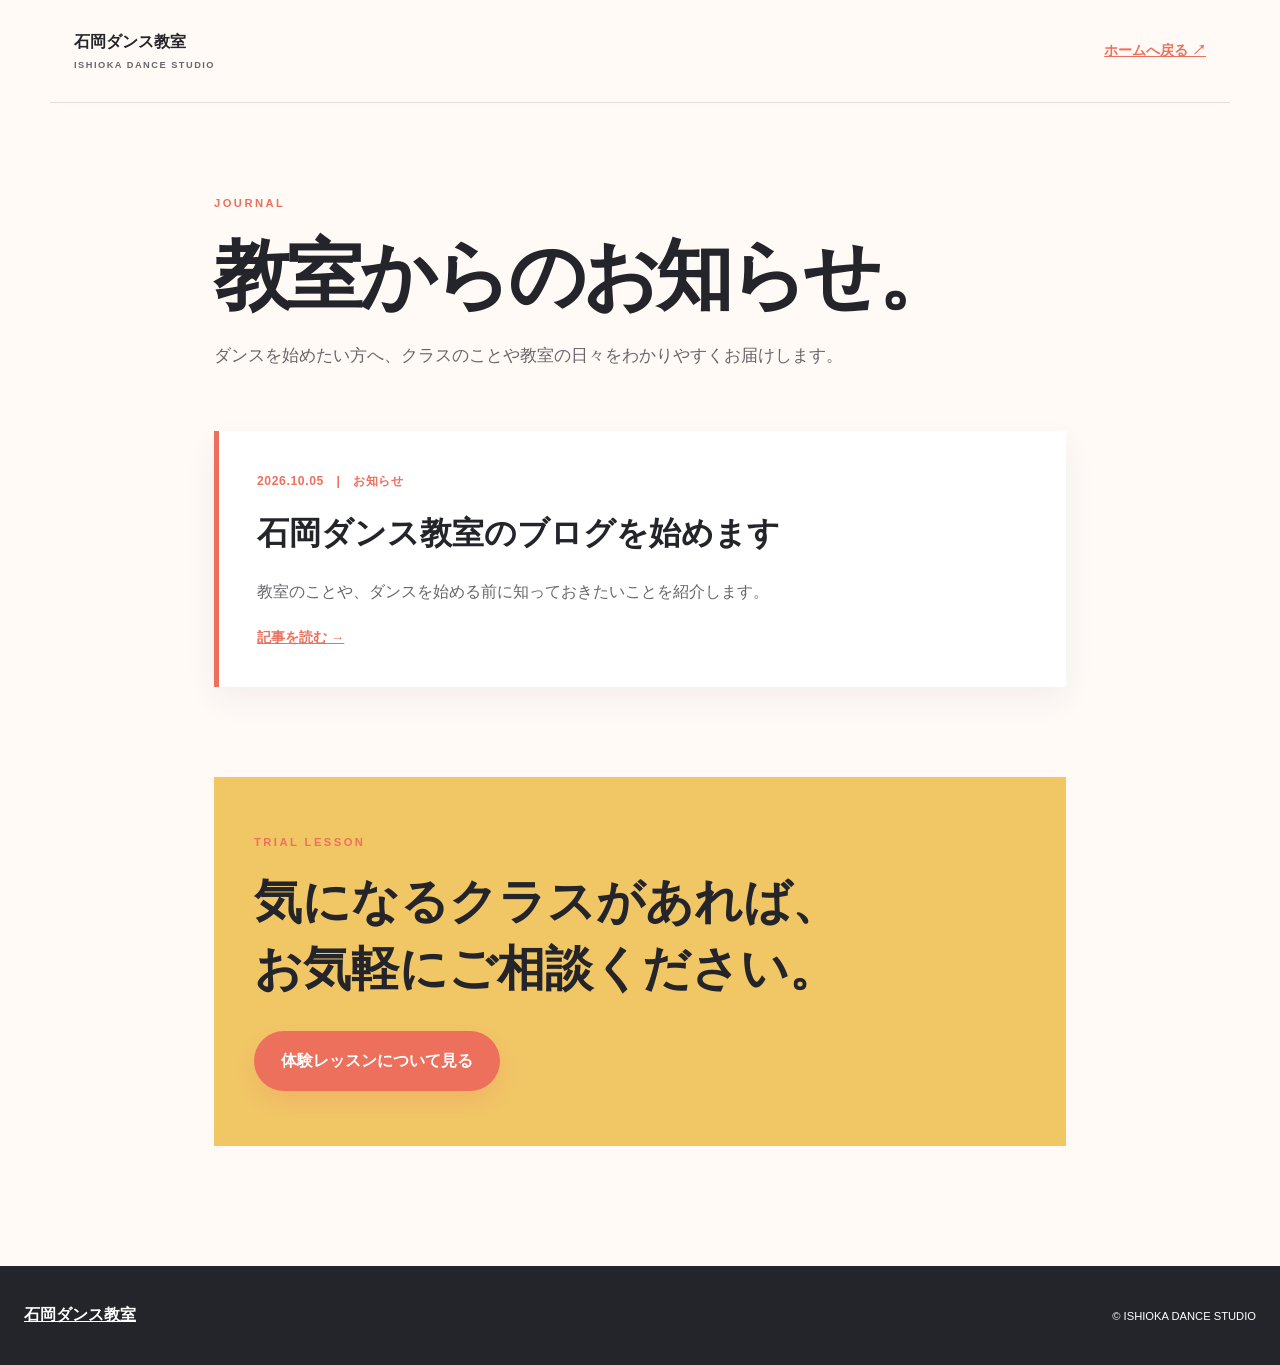
==== blog/index.html @ 67b917e1 "ブログページを追加" ====
<!doctype html>
<html lang="ja">
<head>
  <meta charset="utf-8"><meta name="viewport" content="width=device-width,initial-scale=1">
  <meta name="description" content="石岡ダンス教室のブログ。キッズダンス、ボディラボ、社交ダンス、初心者向けの情報や教室からのお知らせをお届けします。">
  <link rel="canonical" href="https://ishioka-dance-website.onrender.com/blog/">
  <title>ブログ｜石岡ダンス教室</title>
  <link rel="stylesheet" href="../styles.css"><link rel="stylesheet" href="styles.css">
</head>
<body>
  <header class="blog-header"><a class="blog-brand" href="../">石岡ダンス教室 <span>ISHIOKA DANCE STUDIO</span></a><a class="back-link" href="../">ホームへ戻る ↗</a></header>
  <main class="blog-main">
    <p class="eyebrow">JOURNAL</p><h1>教室からのお知らせ。</h1><p class="intro">ダンスを始めたい方へ、クラスのことや教室の日々をわかりやすくお届けします。</p>
    <div class="post-list"><article class="post-card"><span class="post-date">2026.10.05　|　お知らせ</span><h2><a href="posts/first-lesson.html">石岡ダンス教室のブログを始めます</a></h2><p>教室のことや、ダンスを始める前に知っておきたいことを紹介します。</p><a class="read-link" href="posts/first-lesson.html">記事を読む →</a></article></div>
    <section class="blog-cta"><p class="eyebrow">TRIAL LESSON</p><h2>気になるクラスがあれば、<br>お気軽にご相談ください。</h2><a class="button primary" href="../#contact">体験レッスンについて見る</a></section>
  </main>
  <footer class="blog-footer"><a href="../">石岡ダンス教室</a><span>© ISHIOKA DANCE STUDIO</span></footer>
</body>
</html>
---- styles.css ----
:root{--ink:#24252a;--muted:#68666b;--paper:#fffaf6;--white:#fff;--coral:#ed705d;--rose:#e9a5ad;--yellow:#f1c766;--green:#778f7b;--navy:#29344b;--line:#e8ded7;--sans:"Noto Sans JP",sans-serif;--serif:"DM Serif Display",serif}*{box-sizing:border-box}html{scroll-behavior:smooth}body{margin:0;color:var(--ink);background:var(--paper);font-family:var(--sans);line-height:1.8}a{color:inherit}.skip-link{position:fixed;left:1rem;top:-5rem;z-index:999;background:#fff;padding:.6rem 1rem}.skip-link:focus{top:1rem}.site-header{height:82px;padding:0 clamp(20px,5vw,72px);display:flex;align-items:center;gap:34px;position:sticky;top:0;z-index:100;background:rgba(255,250,246,.93);backdrop-filter:blur(12px);border-bottom:1px solid rgba(232,222,215,.7)}.brand{display:flex;align-items:center;gap:11px;text-decoration:none;margin-right:auto}.brand-mark{width:41px;height:41px;border-radius:50% 48% 52% 43%;display:grid;place-items:center;background:var(--coral);color:#fff;font:1.4rem var(--serif);transform:rotate(-7deg)}.brand strong{display:block;font-size:1rem}.brand small{display:block;font-size:.57rem;letter-spacing:.16em;color:var(--muted)}nav{display:flex;gap:28px}nav a{font-size:.82rem;font-weight:600;text-decoration:none}.header-cta,.button{display:inline-flex;justify-content:center;align-items:center;border-radius:999px;text-decoration:none;font-weight:700}.header-cta{padding:10px 21px;background:var(--ink);color:#fff;font-size:.8rem}.menu-button{display:none;border:0;background:none;font-size:1.4rem}.hero{min-height:calc(100vh - 82px);display:grid;grid-template-columns:1.02fr .98fr;overflow:hidden}.hero-copy{padding:clamp(70px,10vw,145px) clamp(24px,7vw,110px);display:flex;flex-direction:column;justify-content:center}.eyebrow{font-size:.7rem;letter-spacing:.22em;font-weight:800;color:var(--coral);margin:0 0 16px}.hero h1{font-size:clamp(3.2rem,6vw,6.8rem);line-height:1.08;letter-spacing:-.06em;margin:0;font-weight:800}.hero h1 em{font-family:var(--serif);font-weight:400;color:var(--coral)}.hero-lead{font-size:clamp(1rem,1.35vw,1.23rem);margin:32px 0;color:#4e4d52}.hero-actions{display:flex;align-items:center;gap:28px}.button{padding:16px 27px}.primary{background:var(--coral);color:#fff;box-shadow:0 10px 25px rgba(237,112,93,.2)}.text-link{font-weight:700;text-underline-offset:5px}.text-link span{color:var(--coral)}.trust-list{list-style:none;display:flex;padding:0;margin:34px 0 0;gap:12px;flex-wrap:wrap}.trust-list li{border:1px solid var(--line);border-radius:999px;padding:5px 12px;font-size:.73rem}.hero-visual{position:relative;background:var(--rose);min-height:580px;overflow:hidden;display:flex;align-items:center;justify-content:center}.orb{position:absolute;border-radius:50%}.orb-one{width:73%;aspect-ratio:1;background:#f7d8ca;right:-12%;top:-8%}.orb-two{width:62%;aspect-ratio:1;background:var(--yellow);left:-20%;bottom:-18%}.dance-line{width:55%;height:62%;position:relative;transform:rotate(-6deg)}.dance-line span{position:absolute;background:var(--navy);border-radius:999px;transform-origin:50% 100%}.dance-line span:nth-child(1){width:22px;height:73%;left:48%;top:11%;transform:rotate(11deg)}.dance-line span:nth-child(1):before{content:"";position:absolute;width:74px;height:74px;border-radius:50%;background:var(--navy);top:-54px;left:-26px}.dance-line span:nth-child(2){width:18px;height:65%;left:45%;top:19%;transform:rotate(50deg)}.dance-line span:nth-child(3){width:18px;height:70%;left:51%;top:17%;transform:rotate(-53deg)}.hero-card{position:absolute;right:8%;bottom:10%;background:rgba(255,255,255,.91);padding:24px 28px;box-shadow:0 20px 50px rgba(41,52,75,.14)}.hero-card span{font-size:.66rem;letter-spacing:.14em}.hero-card strong{display:block;font:1.65rem/1.3 var(--serif);color:var(--navy)}.location-tag{position:absolute;left:6%;top:5%;font-size:.65rem;letter-spacing:.22em}.section-wrap{max-width:1180px;margin:auto;padding:clamp(80px,10vw,140px) 24px}.section-heading{max-width:680px;margin-bottom:48px}.section-heading h2,.first h2,.teacher h2,.access h2,.contact h2{font-size:clamp(2rem,4vw,4rem);letter-spacing:-.05em;line-height:1.25;margin:0 0 15px}.section-heading>p:last-child{color:var(--muted)}.audience-grid{display:grid;grid-template-columns:repeat(3,1fr);gap:18px}.audience-card{min-height:380px;padding:32px;display:flex;flex-direction:column;text-decoration:none;position:relative;overflow:hidden;transition:transform .25s}.audience-card:hover{transform:translateY(-7px)}.audience-card:after{content:"";position:absolute;width:190px;height:190px;border:34px solid rgba(255,255,255,.32);border-radius:50%;right:-83px;bottom:-83px}.audience-card.kids{background:#f5c76d}.audience-card.body{background:#d8a9b2}.audience-card.social{background:#889c89}.card-number{font:2.2rem var(--serif);opacity:.6}.audience-card p{margin-top:auto;font-size:.76rem;font-weight:700}.audience-card h3{font-size:clamp(1.3rem,2.1vw,1.8rem);line-height:1.5;margin:6px 0 26px}.card-link{font-size:.8rem;font-weight:700}.classes{background:var(--navy);color:#fff}.section-heading.light .eyebrow{color:var(--yellow)}.section-heading.light>p:last-child{color:#c5cbd7}.class-list{display:grid;gap:14px}.class-card{display:grid;grid-template-columns:72px 1.2fr 1.8fr .7fr;gap:28px;align-items:center;padding:27px 30px;border:1px solid #46516a;background:#313d55}.class-card .number{font:2rem var(--serif);color:var(--yellow)}.class-card .category{font-size:.68rem;letter-spacing:.12em;color:#c2cad8}.class-card h3{font-size:1.25rem;margin:0}.class-card p{margin:0;color:#d9dce4;font-size:.9rem}.class-card .price{font-weight:700;color:#fff;text-align:right}.data-status{font-size:.7rem;color:#aeb7c9;text-align:right}.first{display:grid;grid-template-columns:1.6fr .7fr;gap:22px}.first-panel{background:#fff;padding:clamp(30px,6vw,70px);display:grid;grid-template-columns:1fr 1.1fr;gap:48px}.steps article{display:flex;gap:18px;padding:22px 0;border-bottom:1px solid var(--line)}.steps article>span{flex:0 0 34px;height:34px;border-radius:50%;display:grid;place-items:center;background:var(--yellow);font:1rem var(--serif)}.steps h3,.steps p{margin:0}.steps h3{font-size:1rem}.steps p{font-size:.82rem;color:var(--muted)}.reassurance{background:var(--coral);color:#fff;padding:52px 38px;display:flex;flex-direction:column;justify-content:end}.reassurance p{border-bottom:1px solid rgba(255,255,255,.35);padding-bottom:9px;margin:7px 0}.reassurance strong{font:2.3rem var(--serif);margin-top:25px}.teacher{display:grid;grid-template-columns:.9fr 1.1fr;gap:clamp(40px,8vw,110px);align-items:center}.teacher-portrait{aspect-ratio:4/5;background:#f0c7bd;position:relative;display:grid;place-items:center;overflow:hidden}.teacher-portrait span{font:clamp(8rem,22vw,18rem) var(--serif);color:rgba(41,52,75,.85);transform:rotate(-8deg)}.teacher-portrait p{position:absolute;bottom:15px;left:20px;font-size:.65rem;letter-spacing:.2em}.teacher-role{color:var(--coral);font-weight:700}.teacher-copy>p:not(.eyebrow,.teacher-role){color:var(--muted)}details{border-top:1px solid var(--line);padding:17px 0}summary{cursor:pointer;font-weight:700}.faq-list details{font-size:1rem}.faq-list p{color:var(--muted)}.access{background:#f1e7df}.access-grid{display:grid;grid-template-columns:1fr 1fr;gap:60px;align-items:center}.map-art{height:390px;background:#ded4ca;position:relative;overflow:hidden}.road{position:absolute;background:#f8f4ef}.road.a{width:140%;height:44px;top:43%;left:-20%;transform:rotate(-14deg)}.road.b{height:140%;width:38px;top:-20%;left:38%;transform:rotate(8deg)}.road.c{height:140%;width:25px;top:-20%;right:20%;transform:rotate(-25deg)}.pin{position:absolute;z-index:2;width:74px;height:74px;border-radius:50% 50% 50% 0;transform:rotate(-45deg);background:var(--coral);color:#fff;display:grid;place-items:center;font:2rem var(--serif);left:52%;top:38%}.contact{padding:110px 24px;background:var(--yellow);text-align:center}.contact-inner{max-width:760px;margin:auto}.contact .eyebrow{color:var(--navy)}.contact-actions{display:flex;flex-direction:column;align-items:center;gap:10px}.disabled{opacity:.72;cursor:not-allowed}.contact small{font-size:.7rem;color:#665b42}footer{display:flex;align-items:center;padding:40px clamp(24px,6vw,80px);background:var(--ink);color:#fff}footer p{font-size:.65rem;letter-spacing:.1em;margin-left:auto}.reveal{opacity:0;transform:translateY(20px);transition:.7s ease}.reveal.visible{opacity:1;transform:none}@media(max-width:850px){.site-header{height:70px}.site-header nav,.header-cta{display:none}.menu-button{display:block}.site-header.open nav{display:flex;position:absolute;top:70px;left:0;right:0;background:var(--paper);padding:22px;flex-direction:column;border-bottom:1px solid var(--line)}.hero{grid-template-columns:1fr}.hero-copy{padding-top:80px}.hero-visual{min-height:480px}.audience-grid{grid-template-columns:1fr}.audience-card{min-height:300px}.class-card{grid-template-columns:45px 1fr}.class-card .description{grid-column:2}.class-card .price{text-align:left;grid-column:2}.first,.first-panel,.teacher,.access-grid{grid-template-columns:1fr}.teacher-portrait{max-height:520px}.first{gap:0}.first-panel{gap:22px}.reassurance{min-height:360px}}@media(max-width:520px){.brand strong{font-size:.84rem}.hero h1{font-size:3rem}.hero-lead br{display:none}.hero-actions{align-items:flex-start;flex-direction:column}.class-card{padding:24px 18px}.trust-list{gap:6px}.section-wrap{padding-left:18px;padding-right:18px}.contact{padding-left:18px;padding-right:18px}footer{align-items:flex-start;gap:30px;flex-direction:column}footer p{margin:0}}@media(prefers-reduced-motion:reduce){html{scroll-behavior:auto}.reveal{opacity:1;transform:none;transition:none}}
/* Lesson schedule */
.schedule{background:var(--paper)}
.calendar-frame{border:1px solid var(--line);background:#fff;box-shadow:0 18px 45px rgba(41,52,75,.08);padding:12px;overflow:hidden}
.calendar-frame iframe{display:block;width:100%;height:720px;border:0}
@media(max-width:520px){.calendar-frame{padding:6px}.calendar-frame iframe{height:620px}}
/* Floor photo hero */
.hero-photo{background:#caa996;isolation:isolate}.hero-photo>img{position:absolute;inset:0;width:100%;height:100%;object-fit:cover;object-position:center center}.hero-photo-shade{position:absolute;inset:0;background:linear-gradient(180deg,rgba(20,25,35,.08),rgba(20,25,35,.38));z-index:1}.hero-photo .hero-card,.hero-photo .location-tag{z-index:2}.hero-photo .hero-card{color:var(--ink)}
@media(max-width:850px){.hero-photo{min-height:480px}.hero-photo>img{object-position:center center}}
---- blog/styles.css ----
.blog-header{max-width:1180px;margin:auto;padding:28px 24px;display:flex;justify-content:space-between;align-items:center;border-bottom:1px solid var(--line)}.blog-brand{font-weight:800;text-decoration:none}.blog-brand span{display:block;color:var(--muted);font-size:.58rem;letter-spacing:.16em}.back-link,.read-link{font-weight:700;font-size:.85rem;color:var(--coral)}.blog-main{max-width:900px;margin:auto;padding:90px 24px 120px}.blog-main h1,.article-main h1{font-size:clamp(2.4rem,6vw,5rem);line-height:1.2;letter-spacing:-.06em;margin:0 0 20px}.intro{color:var(--muted);font-size:1.05rem;margin-bottom:60px}.post-list{display:grid;gap:18px}.post-card{background:#fff;padding:35px 38px;border-left:5px solid var(--coral);box-shadow:0 12px 30px rgba(41,52,75,.06)}.post-date{color:var(--coral);font-size:.76rem;font-weight:700;letter-spacing:.05em}.post-card h2{font-size:clamp(1.4rem,3vw,2rem);margin:10px 0}.post-card h2 a{color:inherit;text-decoration:none}.post-card p{color:var(--muted)}.blog-cta{margin-top:90px;padding:55px 40px;background:var(--yellow)}.blog-cta h2{font-size:clamp(1.7rem,4vw,3rem);line-height:1.4;margin:0 0 28px}.blog-footer{background:var(--ink);color:#fff;padding:35px 24px;display:flex;justify-content:space-between}.blog-footer a{font-weight:700}.blog-footer span{font-size:.7rem}.article-main{max-width:800px;margin:auto;padding:90px 24px 120px}.article-main h1{font-size:clamp(2.2rem,5vw,4.4rem)}.lead{font-size:1.2rem;color:var(--muted);margin:30px 0 70px}.article-body{font-size:1.04rem;line-height:2.1}.article-body h2{font-size:1.7rem;margin:50px 0 10px;padding-left:15px;border-left:4px solid var(--coral)}.article-actions{display:flex;align-items:center;gap:30px;margin-top:60px;flex-wrap:wrap}@media(max-width:600px){.blog-header{align-items:flex-start;gap:20px}.back-link{font-size:.72rem}.post-card{padding:26px 22px}.blog-cta{padding:35px 25px}.blog-footer{flex-direction:column;gap:12px}}
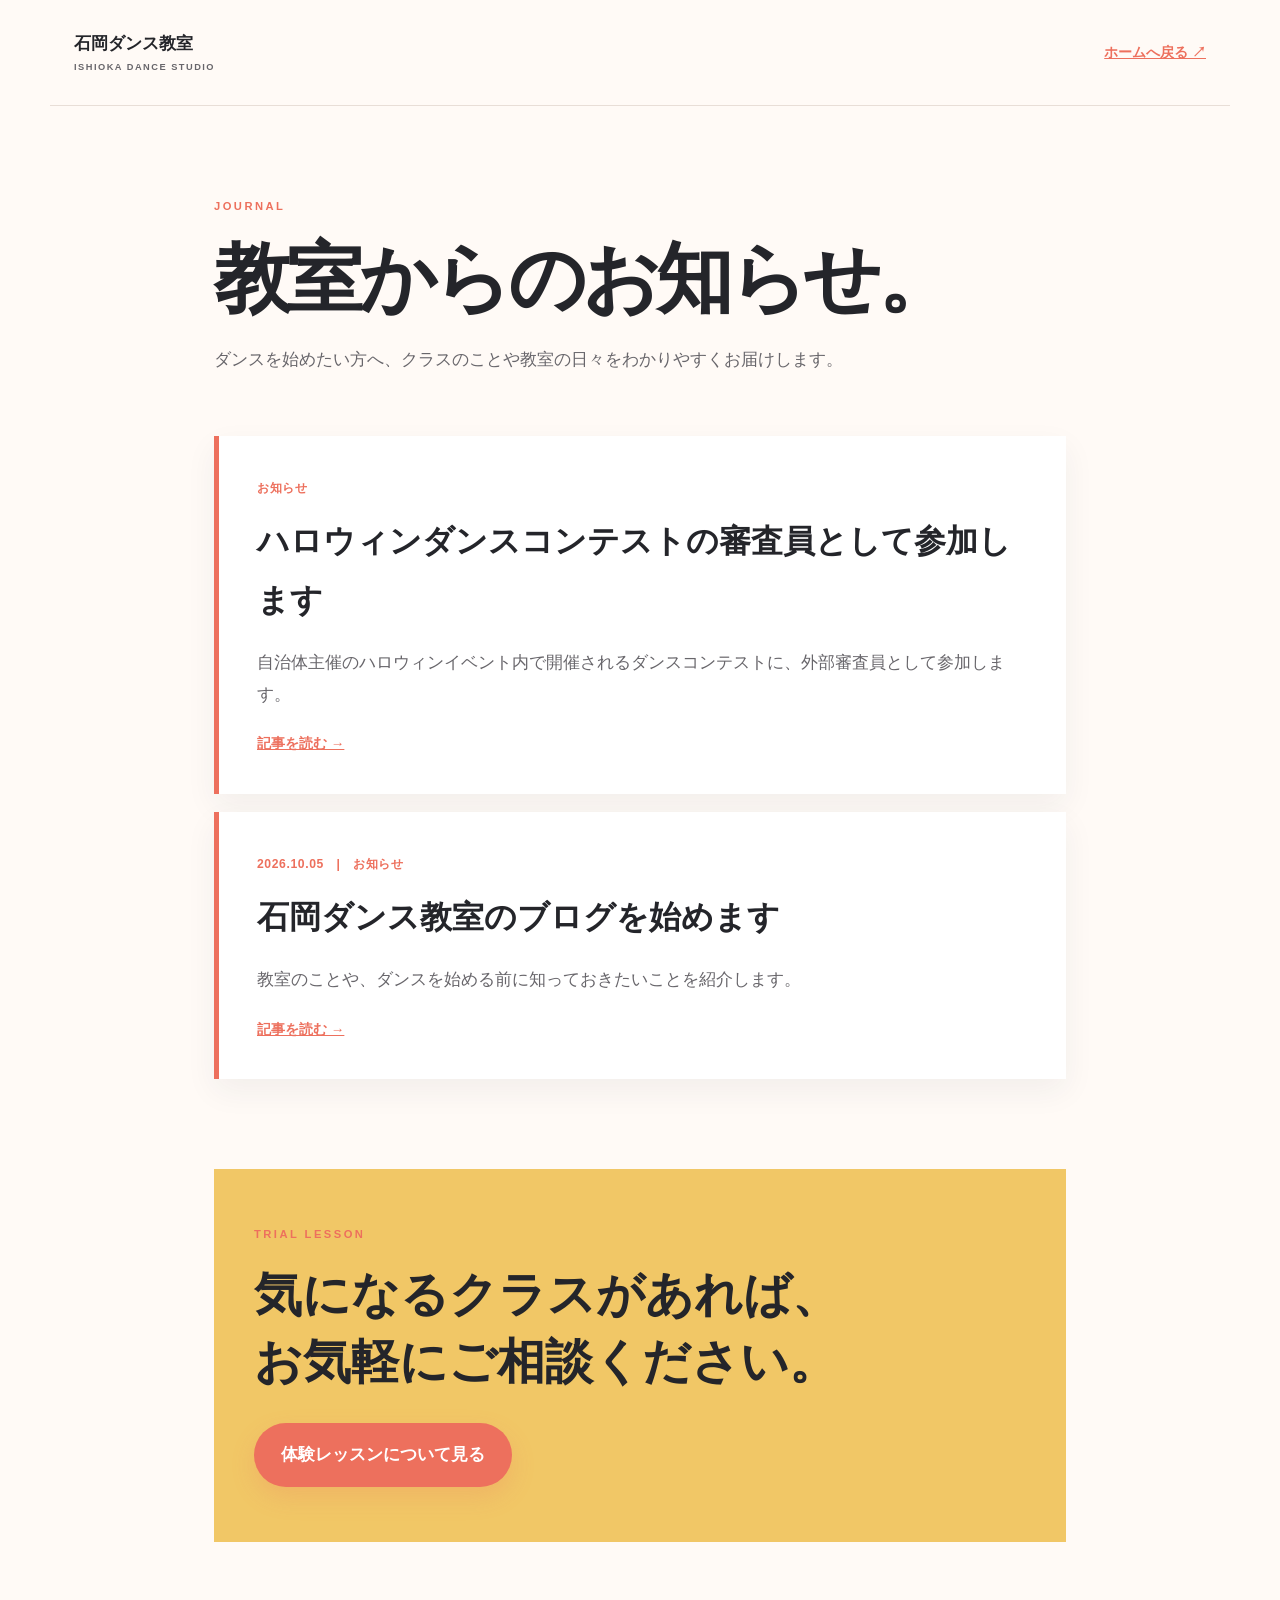
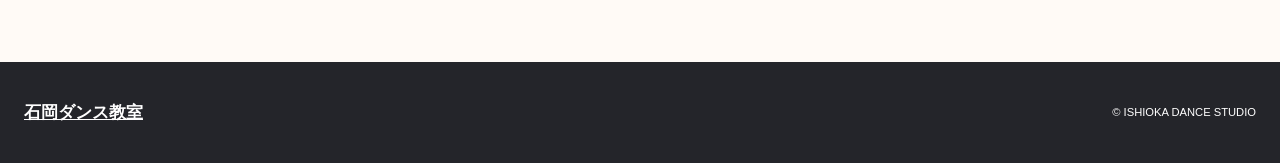
==== commit bebe02a9: "Add Halloween dance contest judge announcement" ====
--- a/blog/index.html
+++ b/blog/index.html
@@ -11,7 +11,7 @@
   <header class="blog-header"><a class="blog-brand" href="../">石岡ダンス教室 <span>ISHIOKA DANCE STUDIO</span></a><a class="back-link" href="../">ホームへ戻る ↗</a></header>
   <main class="blog-main">
     <p class="eyebrow">JOURNAL</p><h1>教室からのお知らせ。</h1><p class="intro">ダンスを始めたい方へ、クラスのことや教室の日々をわかりやすくお届けします。</p>
-    <div class="post-list"><article class="post-card"><span class="post-date">2026.10.05　|　お知らせ</span><h2><a href="posts/first-lesson.html">石岡ダンス教室のブログを始めます</a></h2><p>教室のことや、ダンスを始める前に知っておきたいことを紹介します。</p><a class="read-link" href="posts/first-lesson.html">記事を読む →</a></article></div>
+    <div class="post-list"><article class="post-card"><span class="post-date">お知らせ</span><h2><a href="posts/halloween-dance-contest-judge.html">ハロウィンダンスコンテストの審査員として参加します</a></h2><p>自治体主催のハロウィンイベント内で開催されるダンスコンテストに、外部審査員として参加します。</p><a class="read-link" href="posts/halloween-dance-contest-judge.html">記事を読む →</a></article><article class="post-card"><span class="post-date">2026.10.05　|　お知らせ</span><h2><a href="posts/first-lesson.html">石岡ダンス教室のブログを始めます</a></h2><p>教室のことや、ダンスを始める前に知っておきたいことを紹介します。</p><a class="read-link" href="posts/first-lesson.html">記事を読む →</a></article></div>
     <section class="blog-cta"><p class="eyebrow">TRIAL LESSON</p><h2>気になるクラスがあれば、<br>お気軽にご相談ください。</h2><a class="button primary" href="../#contact">体験レッスンについて見る</a></section>
   </main>
   <footer class="blog-footer"><a href="../">石岡ダンス教室</a><span>© ISHIOKA DANCE STUDIO</span></footer>
--- a/styles.css
+++ b/styles.css
@@ -1,4 +1,4 @@
-:root{--ink:#24252a;--muted:#68666b;--paper:#fffaf6;--white:#fff;--coral:#ed705d;--rose:#e9a5ad;--yellow:#f1c766;--green:#778f7b;--navy:#29344b;--line:#e8ded7;--sans:"Noto Sans JP",sans-serif;--serif:"DM Serif Display",serif}*{box-sizing:border-box}html{scroll-behavior:smooth}body{margin:0;color:var(--ink);background:var(--paper);font-family:var(--sans);line-height:1.8}a{color:inherit}.skip-link{position:fixed;left:1rem;top:-5rem;z-index:999;background:#fff;padding:.6rem 1rem}.skip-link:focus{top:1rem}.site-header{height:82px;padding:0 clamp(20px,5vw,72px);display:flex;align-items:center;gap:34px;position:sticky;top:0;z-index:100;background:rgba(255,250,246,.93);backdrop-filter:blur(12px);border-bottom:1px solid rgba(232,222,215,.7)}.brand{display:flex;align-items:center;gap:11px;text-decoration:none;margin-right:auto}.brand-mark{width:41px;height:41px;border-radius:50% 48% 52% 43%;display:grid;place-items:center;background:var(--coral);color:#fff;font:1.4rem var(--serif);transform:rotate(-7deg)}.brand strong{display:block;font-size:1rem}.brand small{display:block;font-size:.57rem;letter-spacing:.16em;color:var(--muted)}nav{display:flex;gap:28px}nav a{font-size:.82rem;font-weight:600;text-decoration:none}.header-cta,.button{display:inline-flex;justify-content:center;align-items:center;border-radius:999px;text-decoration:none;font-weight:700}.header-cta{padding:10px 21px;background:var(--ink);color:#fff;font-size:.8rem}.menu-button{display:none;border:0;background:none;font-size:1.4rem}.hero{min-height:calc(100vh - 82px);display:grid;grid-template-columns:1.02fr .98fr;overflow:hidden}.hero-copy{padding:clamp(70px,10vw,145px) clamp(24px,7vw,110px);display:flex;flex-direction:column;justify-content:center}.eyebrow{font-size:.7rem;letter-spacing:.22em;font-weight:800;color:var(--coral);margin:0 0 16px}.hero h1{font-size:clamp(3.2rem,6vw,6.8rem);line-height:1.08;letter-spacing:-.06em;margin:0;font-weight:800}.hero h1 em{font-family:var(--serif);font-weight:400;color:var(--coral)}.hero-lead{font-size:clamp(1rem,1.35vw,1.23rem);margin:32px 0;color:#4e4d52}.hero-actions{display:flex;align-items:center;gap:28px}.button{padding:16px 27px}.primary{background:var(--coral);color:#fff;box-shadow:0 10px 25px rgba(237,112,93,.2)}.text-link{font-weight:700;text-underline-offset:5px}.text-link span{color:var(--coral)}.trust-list{list-style:none;display:flex;padding:0;margin:34px 0 0;gap:12px;flex-wrap:wrap}.trust-list li{border:1px solid var(--line);border-radius:999px;padding:5px 12px;font-size:.73rem}.hero-visual{position:relative;background:var(--rose);min-height:580px;overflow:hidden;display:flex;align-items:center;justify-content:center}.orb{position:absolute;border-radius:50%}.orb-one{width:73%;aspect-ratio:1;background:#f7d8ca;right:-12%;top:-8%}.orb-two{width:62%;aspect-ratio:1;background:var(--yellow);left:-20%;bottom:-18%}.dance-line{width:55%;height:62%;position:relative;transform:rotate(-6deg)}.dance-line span{position:absolute;background:var(--navy);border-radius:999px;transform-origin:50% 100%}.dance-line span:nth-child(1){width:22px;height:73%;left:48%;top:11%;transform:rotate(11deg)}.dance-line span:nth-child(1):before{content:"";position:absolute;width:74px;height:74px;border-radius:50%;background:var(--navy);top:-54px;left:-26px}.dance-line span:nth-child(2){width:18px;height:65%;left:45%;top:19%;transform:rotate(50deg)}.dance-line span:nth-child(3){width:18px;height:70%;left:51%;top:17%;transform:rotate(-53deg)}.hero-card{position:absolute;right:8%;bottom:10%;background:rgba(255,255,255,.91);padding:24px 28px;box-shadow:0 20px 50px rgba(41,52,75,.14)}.hero-card span{font-size:.66rem;letter-spacing:.14em}.hero-card strong{display:block;font:1.65rem/1.3 var(--serif);color:var(--navy)}.location-tag{position:absolute;left:6%;top:5%;font-size:.65rem;letter-spacing:.22em}.section-wrap{max-width:1180px;margin:auto;padding:clamp(80px,10vw,140px) 24px}.section-heading{max-width:680px;margin-bottom:48px}.section-heading h2,.first h2,.teacher h2,.access h2,.contact h2{font-size:clamp(2rem,4vw,4rem);letter-spacing:-.05em;line-height:1.25;margin:0 0 15px}.section-heading>p:last-child{color:var(--muted)}.audience-grid{display:grid;grid-template-columns:repeat(3,1fr);gap:18px}.audience-card{min-height:380px;padding:32px;display:flex;flex-direction:column;text-decoration:none;position:relative;overflow:hidden;transition:transform .25s}.audience-card:hover{transform:translateY(-7px)}.audience-card:after{content:"";position:absolute;width:190px;height:190px;border:34px solid rgba(255,255,255,.32);border-radius:50%;right:-83px;bottom:-83px}.audience-card.kids{background:#f5c76d}.audience-card.body{background:#d8a9b2}.audience-card.social{background:#889c89}.card-number{font:2.2rem var(--serif);opacity:.6}.audience-card p{margin-top:auto;font-size:.76rem;font-weight:700}.audience-card h3{font-size:clamp(1.3rem,2.1vw,1.8rem);line-height:1.5;margin:6px 0 26px}.card-link{font-size:.8rem;font-weight:700}.classes{background:var(--navy);color:#fff}.section-heading.light .eyebrow{color:var(--yellow)}.section-heading.light>p:last-child{color:#c5cbd7}.class-list{display:grid;gap:14px}.class-card{display:grid;grid-template-columns:72px 1.2fr 1.8fr .7fr;gap:28px;align-items:center;padding:27px 30px;border:1px solid #46516a;background:#313d55}.class-card .number{font:2rem var(--serif);color:var(--yellow)}.class-card .category{font-size:.68rem;letter-spacing:.12em;color:#c2cad8}.class-card h3{font-size:1.25rem;margin:0}.class-card p{margin:0;color:#d9dce4;font-size:.9rem}.class-card .price{font-weight:700;color:#fff;text-align:right}.data-status{font-size:.7rem;color:#aeb7c9;text-align:right}.first{display:grid;grid-template-columns:1.6fr .7fr;gap:22px}.first-panel{background:#fff;padding:clamp(30px,6vw,70px);display:grid;grid-template-columns:1fr 1.1fr;gap:48px}.steps article{display:flex;gap:18px;padding:22px 0;border-bottom:1px solid var(--line)}.steps article>span{flex:0 0 34px;height:34px;border-radius:50%;display:grid;place-items:center;background:var(--yellow);font:1rem var(--serif)}.steps h3,.steps p{margin:0}.steps h3{font-size:1rem}.steps p{font-size:.82rem;color:var(--muted)}.reassurance{background:var(--coral);color:#fff;padding:52px 38px;display:flex;flex-direction:column;justify-content:end}.reassurance p{border-bottom:1px solid rgba(255,255,255,.35);padding-bottom:9px;margin:7px 0}.reassurance strong{font:2.3rem var(--serif);margin-top:25px}.teacher{display:grid;grid-template-columns:.9fr 1.1fr;gap:clamp(40px,8vw,110px);align-items:center}.teacher-portrait{aspect-ratio:4/5;background:#f0c7bd;position:relative;display:grid;place-items:center;overflow:hidden}.teacher-portrait span{font:clamp(8rem,22vw,18rem) var(--serif);color:rgba(41,52,75,.85);transform:rotate(-8deg)}.teacher-portrait p{position:absolute;bottom:15px;left:20px;font-size:.65rem;letter-spacing:.2em}.teacher-role{color:var(--coral);font-weight:700}.teacher-copy>p:not(.eyebrow,.teacher-role){color:var(--muted)}details{border-top:1px solid var(--line);padding:17px 0}summary{cursor:pointer;font-weight:700}.faq-list details{font-size:1rem}.faq-list p{color:var(--muted)}.access{background:#f1e7df}.access-grid{display:grid;grid-template-columns:1fr 1fr;gap:60px;align-items:center}.map-art{height:390px;background:#ded4ca;position:relative;overflow:hidden}.road{position:absolute;background:#f8f4ef}.road.a{width:140%;height:44px;top:43%;left:-20%;transform:rotate(-14deg)}.road.b{height:140%;width:38px;top:-20%;left:38%;transform:rotate(8deg)}.road.c{height:140%;width:25px;top:-20%;right:20%;transform:rotate(-25deg)}.pin{position:absolute;z-index:2;width:74px;height:74px;border-radius:50% 50% 50% 0;transform:rotate(-45deg);background:var(--coral);color:#fff;display:grid;place-items:center;font:2rem var(--serif);left:52%;top:38%}.contact{padding:110px 24px;background:var(--yellow);text-align:center}.contact-inner{max-width:760px;margin:auto}.contact .eyebrow{color:var(--navy)}.contact-actions{display:flex;flex-direction:column;align-items:center;gap:10px}.disabled{opacity:.72;cursor:not-allowed}.contact small{font-size:.7rem;color:#665b42}footer{display:flex;align-items:center;padding:40px clamp(24px,6vw,80px);background:var(--ink);color:#fff}footer p{font-size:.65rem;letter-spacing:.1em;margin-left:auto}.reveal{opacity:0;transform:translateY(20px);transition:.7s ease}.reveal.visible{opacity:1;transform:none}@media(max-width:850px){.site-header{height:70px}.site-header nav,.header-cta{display:none}.menu-button{display:block}.site-header.open nav{display:flex;position:absolute;top:70px;left:0;right:0;background:var(--paper);padding:22px;flex-direction:column;border-bottom:1px solid var(--line)}.hero{grid-template-columns:1fr}.hero-copy{padding-top:80px}.hero-visual{min-height:480px}.audience-grid{grid-template-columns:1fr}.audience-card{min-height:300px}.class-card{grid-template-columns:45px 1fr}.class-card .description{grid-column:2}.class-card .price{text-align:left;grid-column:2}.first,.first-panel,.teacher,.access-grid{grid-template-columns:1fr}.teacher-portrait{max-height:520px}.first{gap:0}.first-panel{gap:22px}.reassurance{min-height:360px}}@media(max-width:520px){.brand strong{font-size:.84rem}.hero h1{font-size:3rem}.hero-lead br{display:none}.hero-actions{align-items:flex-start;flex-direction:column}.class-card{padding:24px 18px}.trust-list{gap:6px}.section-wrap{padding-left:18px;padding-right:18px}.contact{padding-left:18px;padding-right:18px}footer{align-items:flex-start;gap:30px;flex-direction:column}footer p{margin:0}}@media(prefers-reduced-motion:reduce){html{scroll-behavior:auto}.reveal{opacity:1;transform:none;transition:none}}
+:root{--ink:#24252a;--muted:#68666b;--paper:#fffaf6;--white:#fff;--coral:#ed705d;--rose:#e9a5ad;--yellow:#f1c766;--green:#778f7b;--navy:#29344b;--line:#e8ded7;--sans:"Noto Sans JP",sans-serif;--serif:"DM Serif Display",serif}*{box-sizing:border-box}html{scroll-behavior:smooth}body{margin:0;color:var(--ink);background:var(--paper);font-family:var(--sans);line-height:1.8}a{color:inherit}.skip-link{position:fixed;left:1rem;top:-5rem;z-index:999;background:#fff;padding:.6rem 1rem}.skip-link:focus{top:1rem}.site-header{height:82px;padding:0 clamp(20px,5vw,72px);display:flex;align-items:center;gap:34px;position:sticky;top:0;z-index:100;background:rgba(255,250,246,.93);backdrop-filter:blur(12px);border-bottom:1px solid rgba(232,222,215,.7)}.brand{display:flex;align-items:center;gap:11px;text-decoration:none;margin-right:auto}.brand-mark{width:41px;height:41px;border-radius:50% 48% 52% 43%;display:grid;place-items:center;background:var(--coral);color:#fff;font:1.4rem var(--serif);transform:rotate(-7deg)}.brand strong{display:block;font-size:1rem}.brand small{display:block;font-size:.57rem;letter-spacing:.16em;color:var(--muted)}nav{display:flex;gap:28px}nav a{font-size:.82rem;font-weight:600;text-decoration:none}.header-cta,.button{display:inline-flex;justify-content:center;align-items:center;border-radius:999px;text-decoration:none;font-weight:700}.header-cta{padding:10px 21px;background:var(--ink);color:#fff;font-size:.8rem}.menu-button{display:none;border:0;background:none;font-size:1.4rem}.hero{min-height:calc(100vh - 82px);display:grid;grid-template-columns:1.02fr .98fr;overflow:hidden}.hero-copy{padding:clamp(70px,10vw,145px) clamp(24px,7vw,110px);display:flex;flex-direction:column;justify-content:center}.eyebrow{font-size:.7rem;letter-spacing:.22em;font-weight:800;color:var(--coral);margin:0 0 16px}.hero h1{font-size:clamp(3.2rem,6vw,6.8rem);line-height:1.08;letter-spacing:-.06em;margin:0;font-weight:800}.hero h1 em{font-family:var(--serif);font-weight:400;color:var(--coral)}.hero-lead{font-size:clamp(1rem,1.35vw,1.23rem);margin:32px 0;color:#4e4d52}.hero-actions{display:flex;align-items:center;gap:28px}.button{padding:16px 27px}.primary{background:var(--coral);color:#fff;box-shadow:0 10px 25px rgba(237,112,93,.2)}.text-link{font-weight:700;text-underline-offset:5px}.text-link span{color:var(--coral)}.trust-list{list-style:none;display:flex;padding:0;margin:34px 0 0;gap:12px;flex-wrap:wrap}.trust-list li{border:1px solid var(--line);border-radius:999px;padding:5px 12px;font-size:.73rem}.hero-visual{position:relative;background:var(--rose);min-height:580px;overflow:hidden;display:flex;align-items:center;justify-content:center}.orb{position:absolute;border-radius:50%}.orb-one{width:73%;aspect-ratio:1;background:#f7d8ca;right:-12%;top:-8%}.orb-two{width:62%;aspect-ratio:1;background:var(--yellow);left:-20%;bottom:-18%}.dance-line{width:55%;height:62%;position:relative;transform:rotate(-6deg)}.dance-line span{position:absolute;background:var(--navy);border-radius:999px;transform-origin:50% 100%}.dance-line span:nth-child(1){width:22px;height:73%;left:48%;top:11%;transform:rotate(11deg)}.dance-line span:nth-child(1):before{content:"";position:absolute;width:74px;height:74px;border-radius:50%;background:var(--navy);top:-54px;left:-26px}.dance-line span:nth-child(2){width:18px;height:65%;left:45%;top:19%;transform:rotate(50deg)}.dance-line span:nth-child(3){width:18px;height:70%;left:51%;top:17%;transform:rotate(-53deg)}.hero-card{position:absolute;right:8%;bottom:10%;background:rgba(255,255,255,.91);padding:24px 28px;box-shadow:0 20px 50px rgba(41,52,75,.14)}.hero-card span{font-size:.66rem;letter-spacing:.14em}.hero-card strong{display:block;font:1.65rem/1.3 var(--serif);color:var(--navy)}.location-tag{position:absolute;left:6%;top:5%;font-size:.65rem;letter-spacing:.22em}.section-wrap{max-width:1180px;margin:auto;padding:clamp(80px,10vw,140px) 24px}.section-heading{max-width:680px;margin-bottom:48px}.section-heading h2,.first h2,.teacher h2,.access h2,.contact h2{font-size:clamp(2rem,4vw,4rem);letter-spacing:-.05em;line-height:1.25;margin:0 0 15px}.section-heading>p:last-child{color:var(--muted)}.audience-grid{display:grid;grid-template-columns:repeat(3,1fr);gap:18px}.audience-card{min-height:380px;padding:32px;display:flex;flex-direction:column;text-decoration:none;position:relative;overflow:hidden;transition:transform .25s}.audience-card:hover{transform:translateY(-7px)}.audience-card:after{content:"";position:absolute;width:190px;height:190px;border:34px solid rgba(255,255,255,.32);border-radius:50%;right:-83px;bottom:-83px}.audience-card.kids{background:#f5c76d}.audience-card.body{background:#d8a9b2}.audience-card.social{background:#889c89}.card-number{font:2.2rem var(--serif);opacity:.6}.audience-card p{margin-top:auto;font-size:.76rem;font-weight:700}.audience-card h3{font-size:clamp(1.3rem,2.1vw,1.8rem);line-height:1.5;margin:6px 0 26px}.card-link{font-size:.8rem;font-weight:700}.classes{background:var(--navy);color:#fff}.section-heading.light .eyebrow{color:var(--yellow)}.section-heading.light>p:last-child{color:#c5cbd7}.class-list{display:grid;gap:14px}.class-card{display:grid;grid-template-columns:72px 1.2fr 1.8fr .7fr;gap:28px;align-items:center;padding:27px 30px;border:1px solid #46516a;background:#313d55}.class-card .number{font:2rem var(--serif);color:var(--yellow)}.class-card .category{font-size:.68rem;letter-spacing:.12em;color:#c2cad8}.class-card h3{font-size:1.25rem;margin:0}.class-card p{margin:0;color:#d9dce4;font-size:.9rem}.class-card .price{font-weight:700;color:#fff;text-align:right}.data-status{font-size:.7rem;color:#aeb7c9;text-align:right}.first{display:grid;grid-template-columns:1.6fr .7fr;gap:22px}.first-panel{background:#fff;padding:clamp(30px,6vw,70px);display:grid;grid-template-columns:1fr 1.1fr;gap:48px}.steps article{display:flex;gap:18px;padding:22px 0;border-bottom:1px solid var(--line)}.steps article>span{flex:0 0 34px;height:34px;border-radius:50%;display:grid;place-items:center;background:var(--yellow);font:1rem var(--serif)}.steps h3,.steps p{margin:0}.steps h3{font-size:1rem}.steps p{font-size:.82rem;color:var(--muted)}.reassurance{background:var(--coral);color:#fff;padding:52px 38px;display:flex;flex-direction:column;justify-content:end}.reassurance p{border-bottom:1px solid rgba(255,255,255,.35);padding-bottom:9px;margin:7px 0}.reassurance strong{font:2.3rem var(--serif);margin-top:25px}.teacher{display:grid;grid-template-columns:.9fr 1.1fr;gap:clamp(40px,8vw,110px);align-items:center}.teacher-portrait{aspect-ratio:4/5;background:#f0c7bd;position:relative;display:grid;place-items:center;overflow:hidden}.teacher-portrait span{font:clamp(8rem,22vw,18rem) var(--serif);color:rgba(41,52,75,.85);transform:rotate(-8deg)}.teacher-portrait p{position:absolute;bottom:15px;left:20px;font-size:.65rem;letter-spacing:.2em}.teacher-role{color:var(--coral);font-weight:700}.teacher-copy>p:not(.eyebrow,.teacher-role){color:var(--muted)}.teacher-video{margin:28px 0 24px}.teacher-video-frame{aspect-ratio:16/9;overflow:hidden;background:var(--navy);box-shadow:0 16px 34px rgba(41,52,75,.14)}.teacher-video-frame iframe{width:100%;height:100%;border:0}.teacher-video-caption{margin:10px 0 0;color:var(--muted);font-size:.78rem;font-weight:700}details{border-top:1px solid var(--line);padding:17px 0}summary{cursor:pointer;font-weight:700}.faq-list details{font-size:1rem}.faq-list p{color:var(--muted)}.access{background:#f1e7df}.access-grid{display:grid;grid-template-columns:1fr 1fr;gap:60px;align-items:center}.map-art{height:390px;background:#ded4ca;position:relative;overflow:hidden}.road{position:absolute;background:#f8f4ef}.road.a{width:140%;height:44px;top:43%;left:-20%;transform:rotate(-14deg)}.road.b{height:140%;width:38px;top:-20%;left:38%;transform:rotate(8deg)}.road.c{height:140%;width:25px;top:-20%;right:20%;transform:rotate(-25deg)}.pin{position:absolute;z-index:2;width:74px;height:74px;border-radius:50% 50% 50% 0;transform:rotate(-45deg);background:var(--coral);color:#fff;display:grid;place-items:center;font:2rem var(--serif);left:52%;top:38%}.contact{padding:110px 24px;background:var(--yellow);text-align:center}.contact-inner{max-width:760px;margin:auto}.contact .eyebrow{color:var(--navy)}.contact-actions{display:flex;flex-direction:column;align-items:center;gap:10px}.disabled{opacity:.72;cursor:not-allowed}.contact small{font-size:.7rem;color:#665b42}footer{display:flex;align-items:center;padding:40px clamp(24px,6vw,80px);background:var(--ink);color:#fff}footer p{font-size:.65rem;letter-spacing:.1em;margin-left:auto}.reveal{opacity:0;transform:translateY(20px);transition:.7s ease}.reveal.visible{opacity:1;transform:none}@media(max-width:850px){.site-header{height:70px}.site-header nav,.header-cta{display:none}.menu-button{display:block}.site-header.open nav{display:flex;position:absolute;top:70px;left:0;right:0;background:var(--paper);padding:22px;flex-direction:column;border-bottom:1px solid var(--line)}.hero{grid-template-columns:1fr}.hero-copy{padding-top:80px}.hero-visual{min-height:480px}.audience-grid{grid-template-columns:1fr}.audience-card{min-height:300px}.class-card{grid-template-columns:45px 1fr}.class-card .description{grid-column:2}.class-card .price{text-align:left;grid-column:2}.first,.first-panel,.teacher,.access-grid{grid-template-columns:1fr}.teacher-portrait{max-height:520px}.first{gap:0}.first-panel{gap:22px}.reassurance{min-height:360px}}@media(max-width:520px){.brand strong{font-size:.84rem}.hero h1{font-size:3rem}.hero-lead br{display:none}.hero-actions{align-items:flex-start;flex-direction:column}.class-card{padding:24px 18px}.trust-list{gap:6px}.section-wrap{padding-left:18px;padding-right:18px}.contact{padding-left:18px;padding-right:18px}footer{align-items:flex-start;gap:30px;flex-direction:column}footer p{margin:0}}@media(prefers-reduced-motion:reduce){html{scroll-behavior:auto}.reveal{opacity:1;transform:none;transition:none}}
 /* Lesson schedule */
 .schedule{background:var(--paper)}
 .calendar-frame{border:1px solid var(--line);background:#fff;box-shadow:0 18px 45px rgba(41,52,75,.08);padding:12px;overflow:hidden}
@@ -7,3 +7,8 @@
 /* Floor photo hero */
 .hero-photo{background:#caa996;isolation:isolate}.hero-photo>img{position:absolute;inset:0;width:100%;height:100%;object-fit:cover;object-position:center center}.hero-photo-shade{position:absolute;inset:0;background:linear-gradient(180deg,rgba(20,25,35,.08),rgba(20,25,35,.38));z-index:1}.hero-photo .hero-card,.hero-photo .location-tag{z-index:2}.hero-photo .hero-card{color:var(--ink)}
 @media(max-width:850px){.hero-photo{min-height:480px}.hero-photo>img{object-position:center center}}
+/* アフターワーク45の入口カード */
+.audience-card.evening{background:#d99a86}
+.external-programs{padding-top:80px}.external-grid{display:grid;grid-template-columns:repeat(2,1fr);gap:18px}.external-card{background:#fff;border:1px solid var(--line);padding:30px}.external-label{color:var(--coral);font-size:.68rem;font-weight:800;letter-spacing:.16em}.external-card h3{font-size:1.35rem;margin:16px 0 8px}.external-card p{color:var(--muted);margin:0}.secondary-button{margin-top:28px;border:1px solid var(--ink);gap:10px}.rental-hero{padding:clamp(90px,13vw,170px) max(24px,calc((100% - 1180px)/2));background:#f1e7df}.rental-hero h1{font-size:clamp(3rem,7vw,6.8rem);line-height:1.08;letter-spacing:-.06em;margin:0 0 28px}.rental-hero h1 em{font-family:var(--serif);font-weight:400;color:var(--coral)}.rental-hero>p:last-child{max-width:650px;font-size:1.1rem;color:var(--muted)}.rental-content{padding-bottom:100px}.rental-details{background:var(--navy);color:#fff}.detail-list{display:grid;grid-template-columns:repeat(2,1fr);gap:12px}.detail-list div{display:flex;justify-content:space-between;gap:20px;padding:20px 22px;border:1px solid #46516a;background:#313d55}.detail-list span{color:var(--yellow);font-weight:700}.rental-note{max-width:820px}.rental-note h2{font-size:clamp(2rem,4vw,3.6rem);line-height:1.25;margin:0 0 16px}.rental-note p:not(.eyebrow){color:var(--muted);margin-bottom:30px}@media(max-width:520px){.external-grid,.detail-list{grid-template-columns:1fr}.rental-hero{padding-left:18px;padding-right:18px}}.social-placeholder{font-size:.88rem!important;margin-top:18px!important;padding-top:14px;border-top:1px solid var(--line)}
+body{font-size:17px;line-height:1.85}a:focus-visible,button:focus-visible{outline:3px solid var(--navy);outline-offset:4px}
+.qr-grid{display:flex;gap:20px;flex-wrap:wrap;margin-top:22px}.qr-grid figure{margin:0;text-align:center;font-weight:700;font-size:.85rem}.qr-photo{width:180px;height:180px;overflow:hidden;background:#fff;border:1px solid var(--line);position:relative}.qr-photo img{position:absolute;width:900px;max-width:none;height:auto}.qr-instagram img{left:-300px;top:-230px}.qr-line img{left:-550px;top:-470px}.qr-grid figcaption{margin-top:8px}
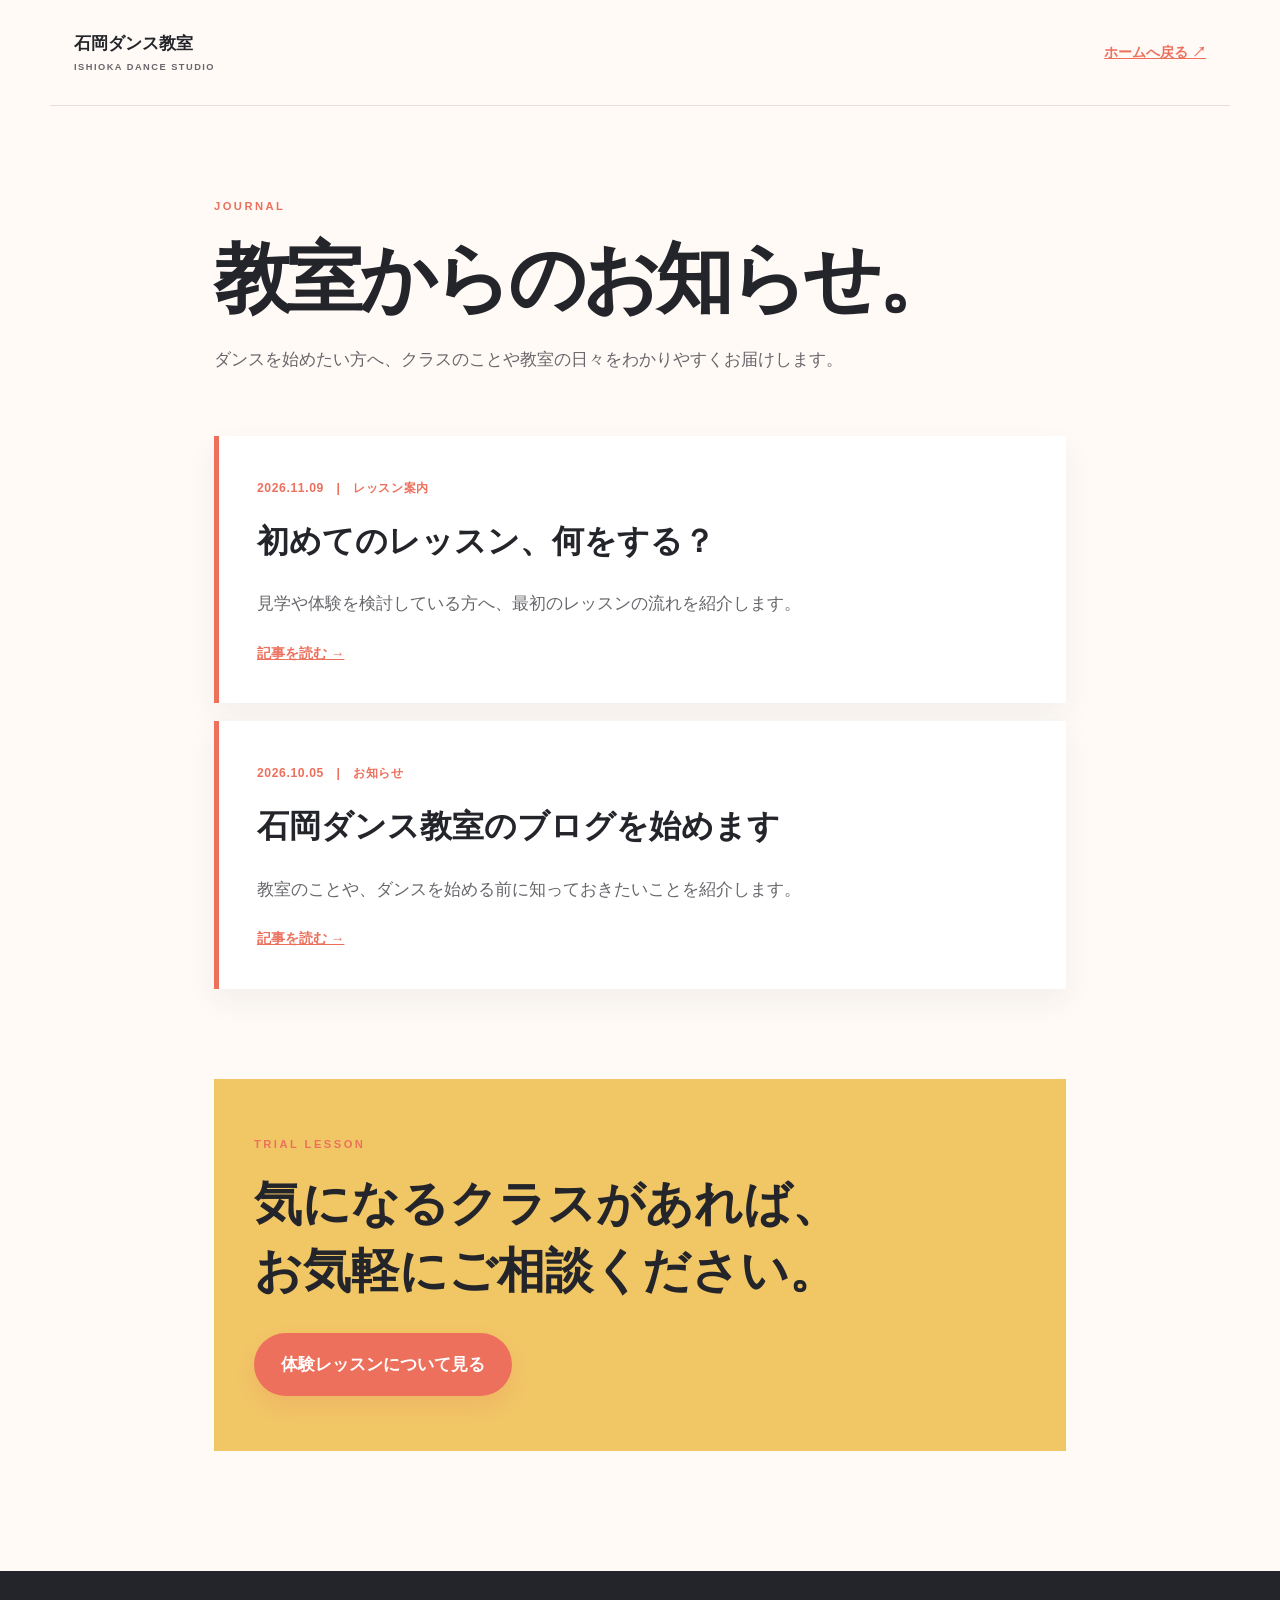
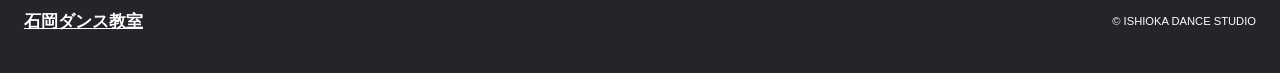
==== commit fc69a7a6: "ブログ記事を追加してサイトマップを更新" ====
--- a/blog/index.html
+++ b/blog/index.html
@@ -11,7 +11,7 @@
   <header class="blog-header"><a class="blog-brand" href="../">石岡ダンス教室 <span>ISHIOKA DANCE STUDIO</span></a><a class="back-link" href="../">ホームへ戻る ↗</a></header>
   <main class="blog-main">
     <p class="eyebrow">JOURNAL</p><h1>教室からのお知らせ。</h1><p class="intro">ダンスを始めたい方へ、クラスのことや教室の日々をわかりやすくお届けします。</p>
-    <div class="post-list"><article class="post-card"><span class="post-date">お知らせ</span><h2><a href="posts/halloween-dance-contest-judge.html">ハロウィンダンスコンテストの審査員として参加します</a></h2><p>自治体主催のハロウィンイベント内で開催されるダンスコンテストに、外部審査員として参加します。</p><a class="read-link" href="posts/halloween-dance-contest-judge.html">記事を読む →</a></article><article class="post-card"><span class="post-date">2026.10.05　|　お知らせ</span><h2><a href="posts/first-lesson.html">石岡ダンス教室のブログを始めます</a></h2><p>教室のことや、ダンスを始める前に知っておきたいことを紹介します。</p><a class="read-link" href="posts/first-lesson.html">記事を読む →</a></article></div>
+    <div class="post-list"><article class="post-card"><span class="post-date">2026.11.09　|　レッスン案内</span><h2><a href="posts/lesson-flow.html">初めてのレッスン、何をする？</a></h2><p>見学や体験を検討している方へ、最初のレッスンの流れを紹介します。</p><a class="read-link" href="posts/lesson-flow.html">記事を読む →</a></article><article class="post-card"><span class="post-date">2026.10.05　|　お知らせ</span><h2><a href="posts/first-lesson.html">石岡ダンス教室のブログを始めます</a></h2><p>教室のことや、ダンスを始める前に知っておきたいことを紹介します。</p><a class="read-link" href="posts/first-lesson.html">記事を読む →</a></article></div>
     <section class="blog-cta"><p class="eyebrow">TRIAL LESSON</p><h2>気になるクラスがあれば、<br>お気軽にご相談ください。</h2><a class="button primary" href="../#contact">体験レッスンについて見る</a></section>
   </main>
   <footer class="blog-footer"><a href="../">石岡ダンス教室</a><span>© ISHIOKA DANCE STUDIO</span></footer>
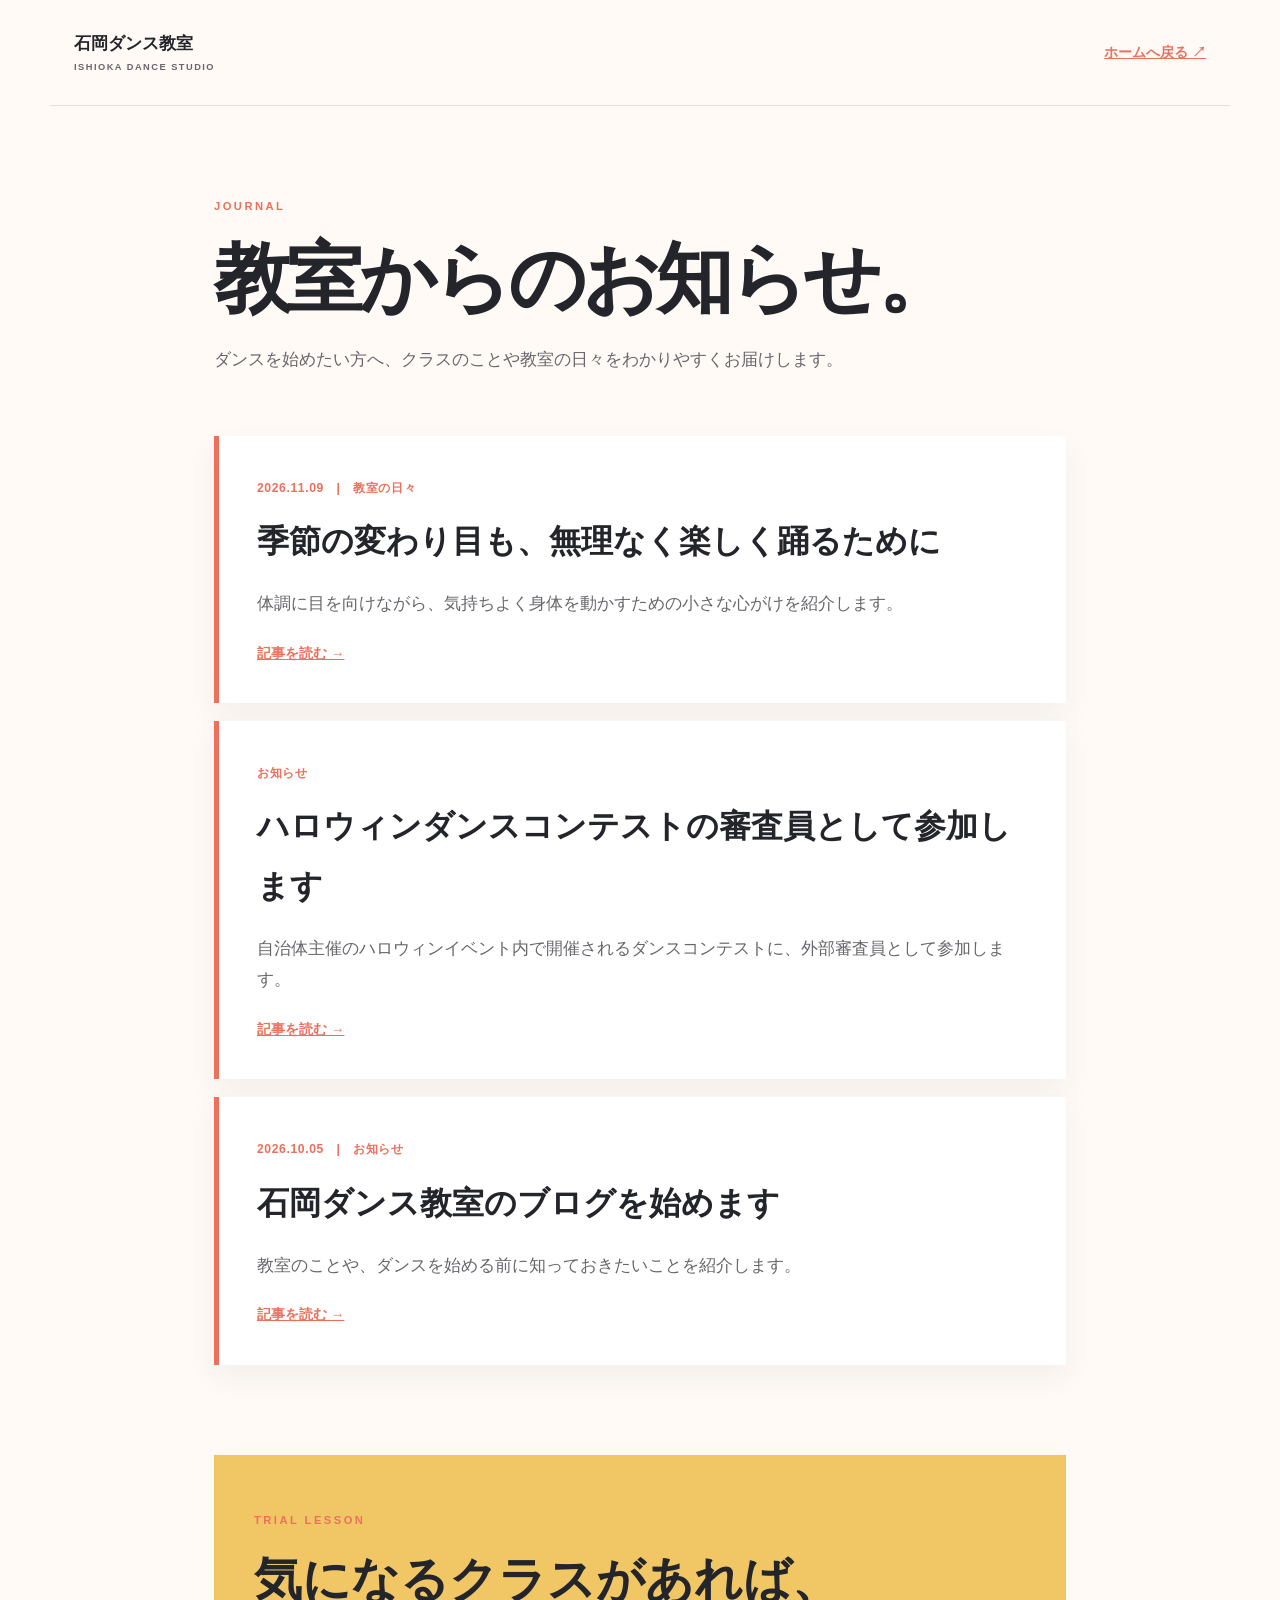
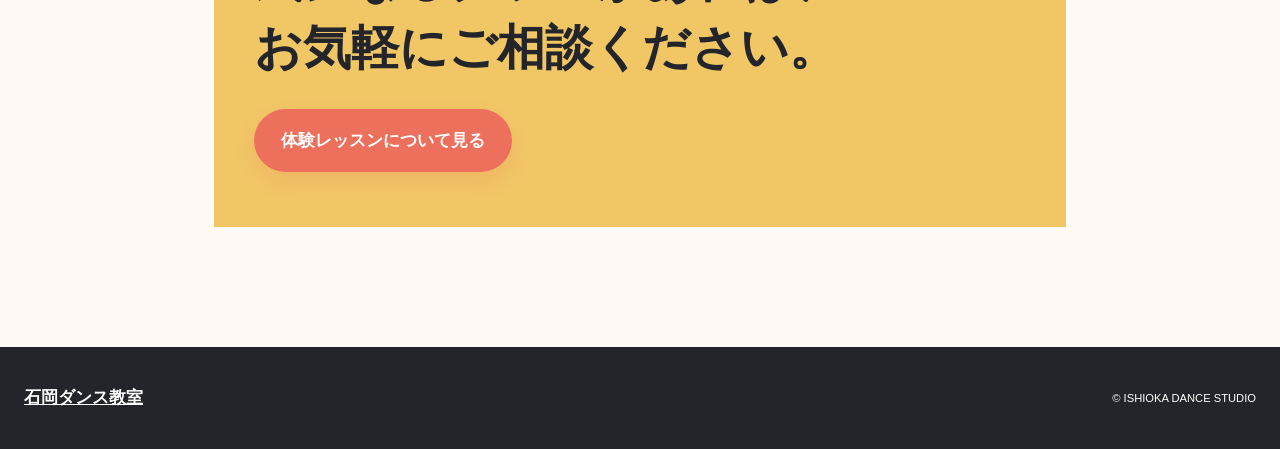
==== commit c0dc4472: "日々の出来事からブログ記事を追加" ====
--- a/blog/index.html
+++ b/blog/index.html
@@ -11,7 +11,7 @@
   <header class="blog-header"><a class="blog-brand" href="../">石岡ダンス教室 <span>ISHIOKA DANCE STUDIO</span></a><a class="back-link" href="../">ホームへ戻る ↗</a></header>
   <main class="blog-main">
     <p class="eyebrow">JOURNAL</p><h1>教室からのお知らせ。</h1><p class="intro">ダンスを始めたい方へ、クラスのことや教室の日々をわかりやすくお届けします。</p>
-    <div class="post-list"><article class="post-card"><span class="post-date">2026.11.09　|　レッスン案内</span><h2><a href="posts/lesson-flow.html">初めてのレッスン、何をする？</a></h2><p>見学や体験を検討している方へ、最初のレッスンの流れを紹介します。</p><a class="read-link" href="posts/lesson-flow.html">記事を読む →</a></article><article class="post-card"><span class="post-date">2026.10.05　|　お知らせ</span><h2><a href="posts/first-lesson.html">石岡ダンス教室のブログを始めます</a></h2><p>教室のことや、ダンスを始める前に知っておきたいことを紹介します。</p><a class="read-link" href="posts/first-lesson.html">記事を読む →</a></article></div>
+    <div class="post-list"><article class="post-card"><span class="post-date">2026.11.09　|　教室の日々</span><h2><a href="posts/season-change-dance.html">季節の変わり目も、無理なく楽しく踊るために</a></h2><p>体調に目を向けながら、気持ちよく身体を動かすための小さな心がけを紹介します。</p><a class="read-link" href="posts/season-change-dance.html">記事を読む →</a></article><article class="post-card"><span class="post-date">お知らせ</span><h2><a href="posts/halloween-dance-contest-judge.html">ハロウィンダンスコンテストの審査員として参加します</a></h2><p>自治体主催のハロウィンイベント内で開催されるダンスコンテストに、外部審査員として参加します。</p><a class="read-link" href="posts/halloween-dance-contest-judge.html">記事を読む →</a></article><article class="post-card"><span class="post-date">2026.10.05　|　お知らせ</span><h2><a href="posts/first-lesson.html">石岡ダンス教室のブログを始めます</a></h2><p>教室のことや、ダンスを始める前に知っておきたいことを紹介します。</p><a class="read-link" href="posts/first-lesson.html">記事を読む →</a></article></div>
     <section class="blog-cta"><p class="eyebrow">TRIAL LESSON</p><h2>気になるクラスがあれば、<br>お気軽にご相談ください。</h2><a class="button primary" href="../#contact">体験レッスンについて見る</a></section>
   </main>
   <footer class="blog-footer"><a href="../">石岡ダンス教室</a><span>© ISHIOKA DANCE STUDIO</span></footer>
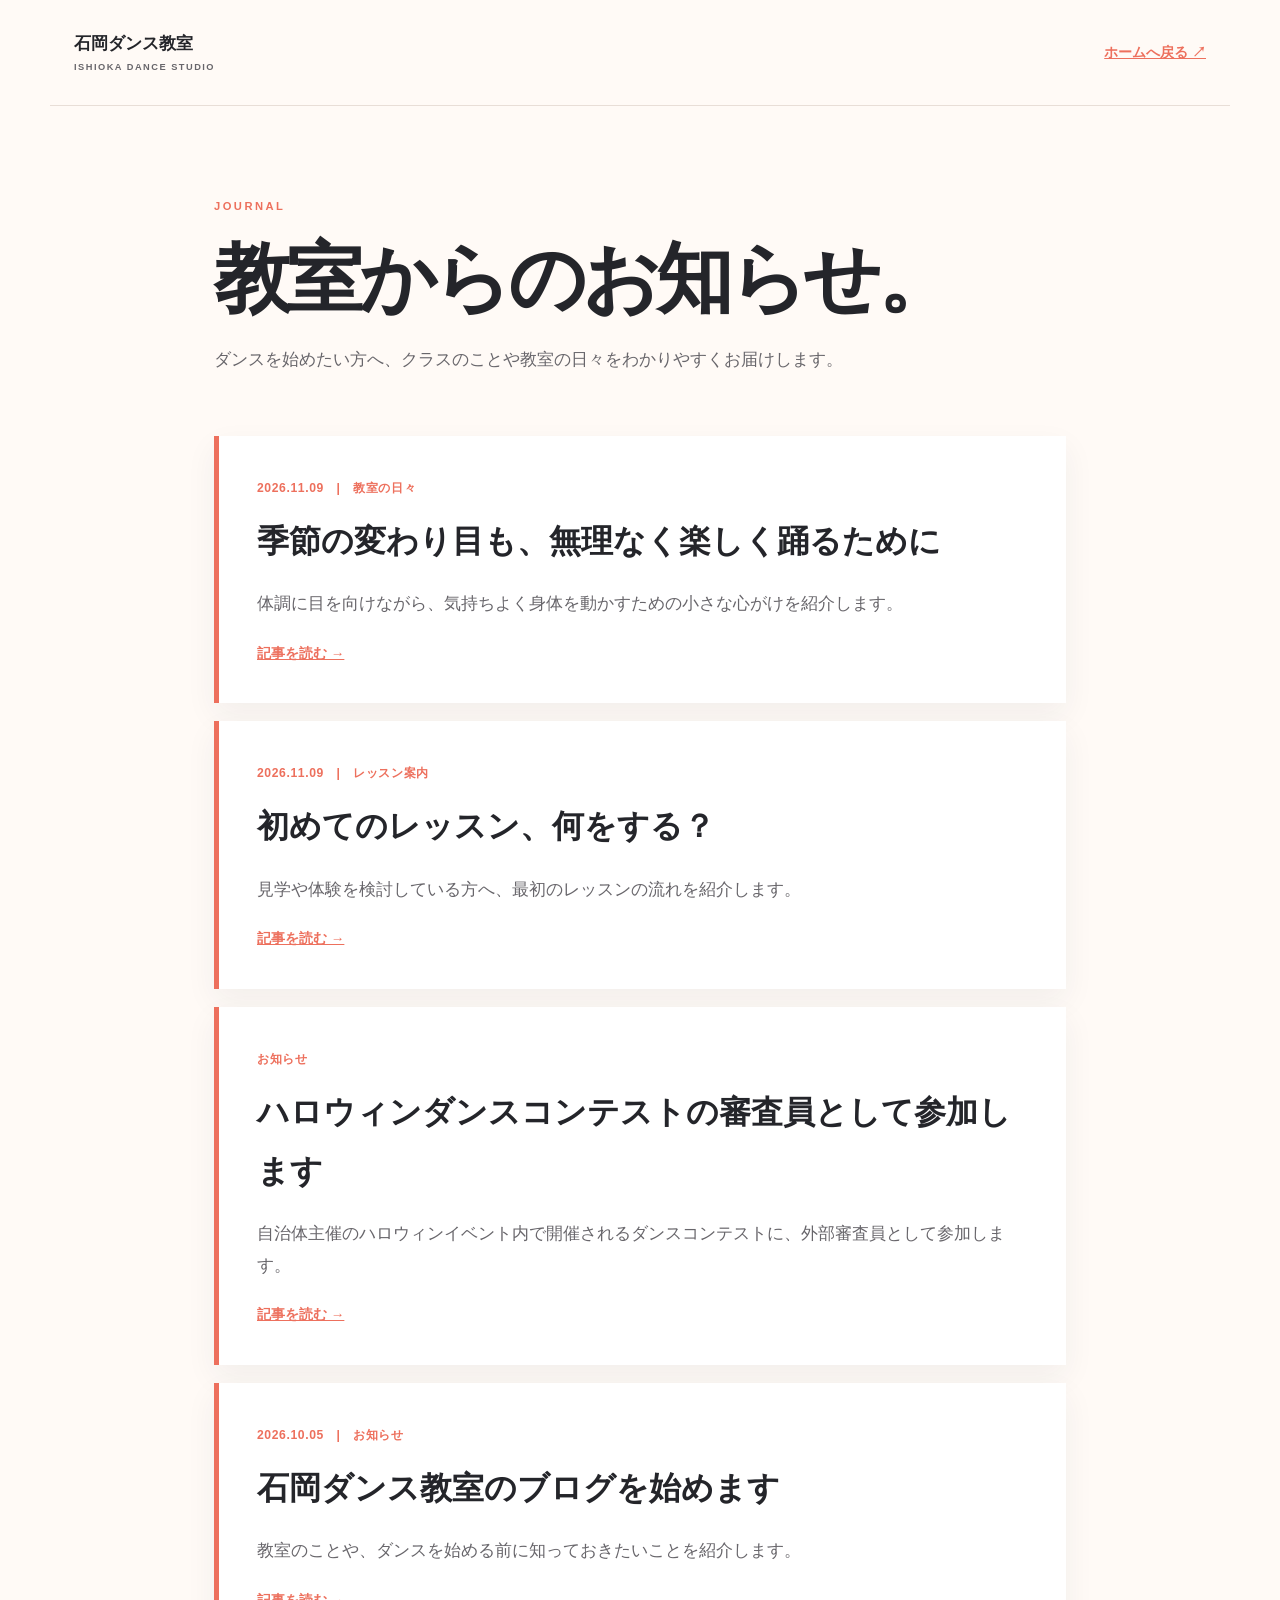
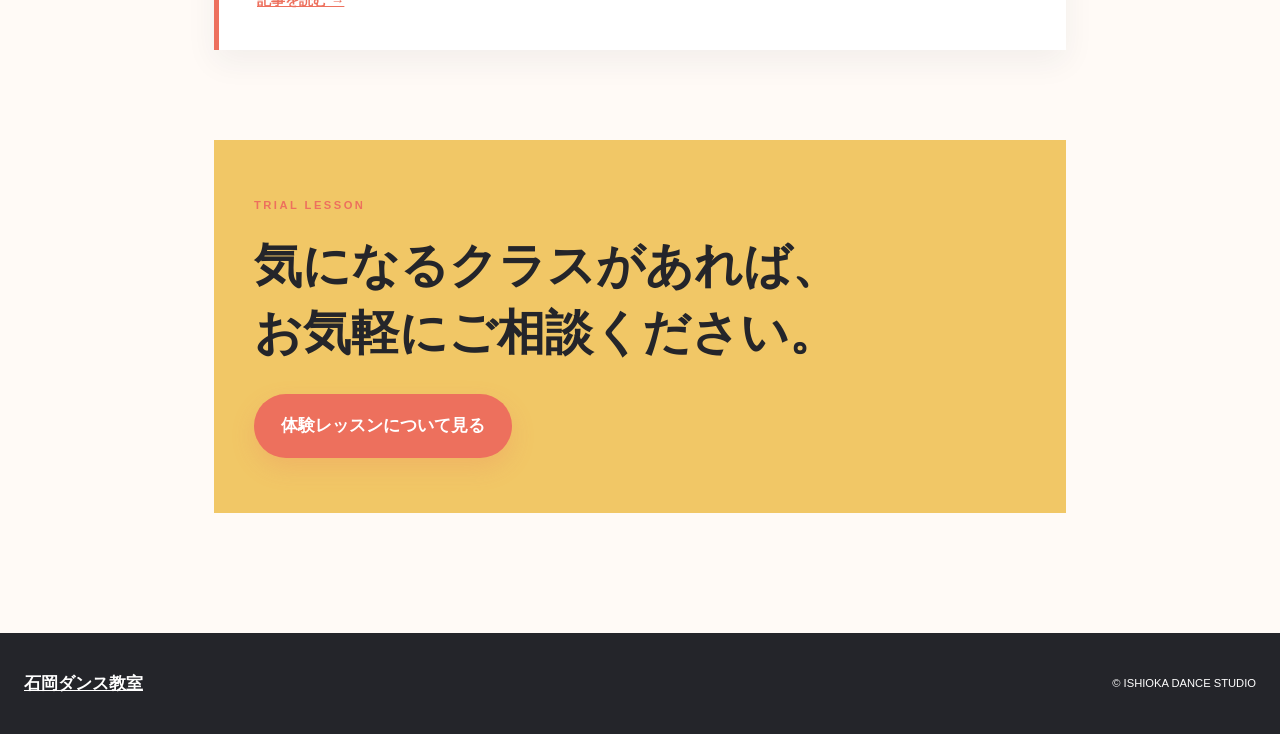
==== commit b846f9ae: "Merge remote blog updates and preserve added articles" ====
--- a/blog/index.html
+++ b/blog/index.html
@@ -11,7 +11,7 @@
   <header class="blog-header"><a class="blog-brand" href="../">石岡ダンス教室 <span>ISHIOKA DANCE STUDIO</span></a><a class="back-link" href="../">ホームへ戻る ↗</a></header>
   <main class="blog-main">
     <p class="eyebrow">JOURNAL</p><h1>教室からのお知らせ。</h1><p class="intro">ダンスを始めたい方へ、クラスのことや教室の日々をわかりやすくお届けします。</p>
-    <div class="post-list"><article class="post-card"><span class="post-date">2026.11.09　|　教室の日々</span><h2><a href="posts/season-change-dance.html">季節の変わり目も、無理なく楽しく踊るために</a></h2><p>体調に目を向けながら、気持ちよく身体を動かすための小さな心がけを紹介します。</p><a class="read-link" href="posts/season-change-dance.html">記事を読む →</a></article><article class="post-card"><span class="post-date">お知らせ</span><h2><a href="posts/halloween-dance-contest-judge.html">ハロウィンダンスコンテストの審査員として参加します</a></h2><p>自治体主催のハロウィンイベント内で開催されるダンスコンテストに、外部審査員として参加します。</p><a class="read-link" href="posts/halloween-dance-contest-judge.html">記事を読む →</a></article><article class="post-card"><span class="post-date">2026.10.05　|　お知らせ</span><h2><a href="posts/first-lesson.html">石岡ダンス教室のブログを始めます</a></h2><p>教室のことや、ダンスを始める前に知っておきたいことを紹介します。</p><a class="read-link" href="posts/first-lesson.html">記事を読む →</a></article></div>
+    <div class="post-list"><article class="post-card"><span class="post-date">2026.11.09　|　教室の日々</span><h2><a href="posts/season-change-dance.html">季節の変わり目も、無理なく楽しく踊るために</a></h2><p>体調に目を向けながら、気持ちよく身体を動かすための小さな心がけを紹介します。</p><a class="read-link" href="posts/season-change-dance.html">記事を読む →</a></article><article class="post-card"><span class="post-date">2026.11.09　|　レッスン案内</span><h2><a href="posts/lesson-flow.html">初めてのレッスン、何をする？</a></h2><p>見学や体験を検討している方へ、最初のレッスンの流れを紹介します。</p><a class="read-link" href="posts/lesson-flow.html">記事を読む →</a></article><article class="post-card"><span class="post-date">お知らせ</span><h2><a href="posts/halloween-dance-contest-judge.html">ハロウィンダンスコンテストの審査員として参加します</a></h2><p>自治体主催のハロウィンイベント内で開催されるダンスコンテストに、外部審査員として参加します。</p><a class="read-link" href="posts/halloween-dance-contest-judge.html">記事を読む →</a></article><article class="post-card"><span class="post-date">2026.10.05　|　お知らせ</span><h2><a href="posts/first-lesson.html">石岡ダンス教室のブログを始めます</a></h2><p>教室のことや、ダンスを始める前に知っておきたいことを紹介します。</p><a class="read-link" href="posts/first-lesson.html">記事を読む →</a></article></div>
     <section class="blog-cta"><p class="eyebrow">TRIAL LESSON</p><h2>気になるクラスがあれば、<br>お気軽にご相談ください。</h2><a class="button primary" href="../#contact">体験レッスンについて見る</a></section>
   </main>
   <footer class="blog-footer"><a href="../">石岡ダンス教室</a><span>© ISHIOKA DANCE STUDIO</span></footer>
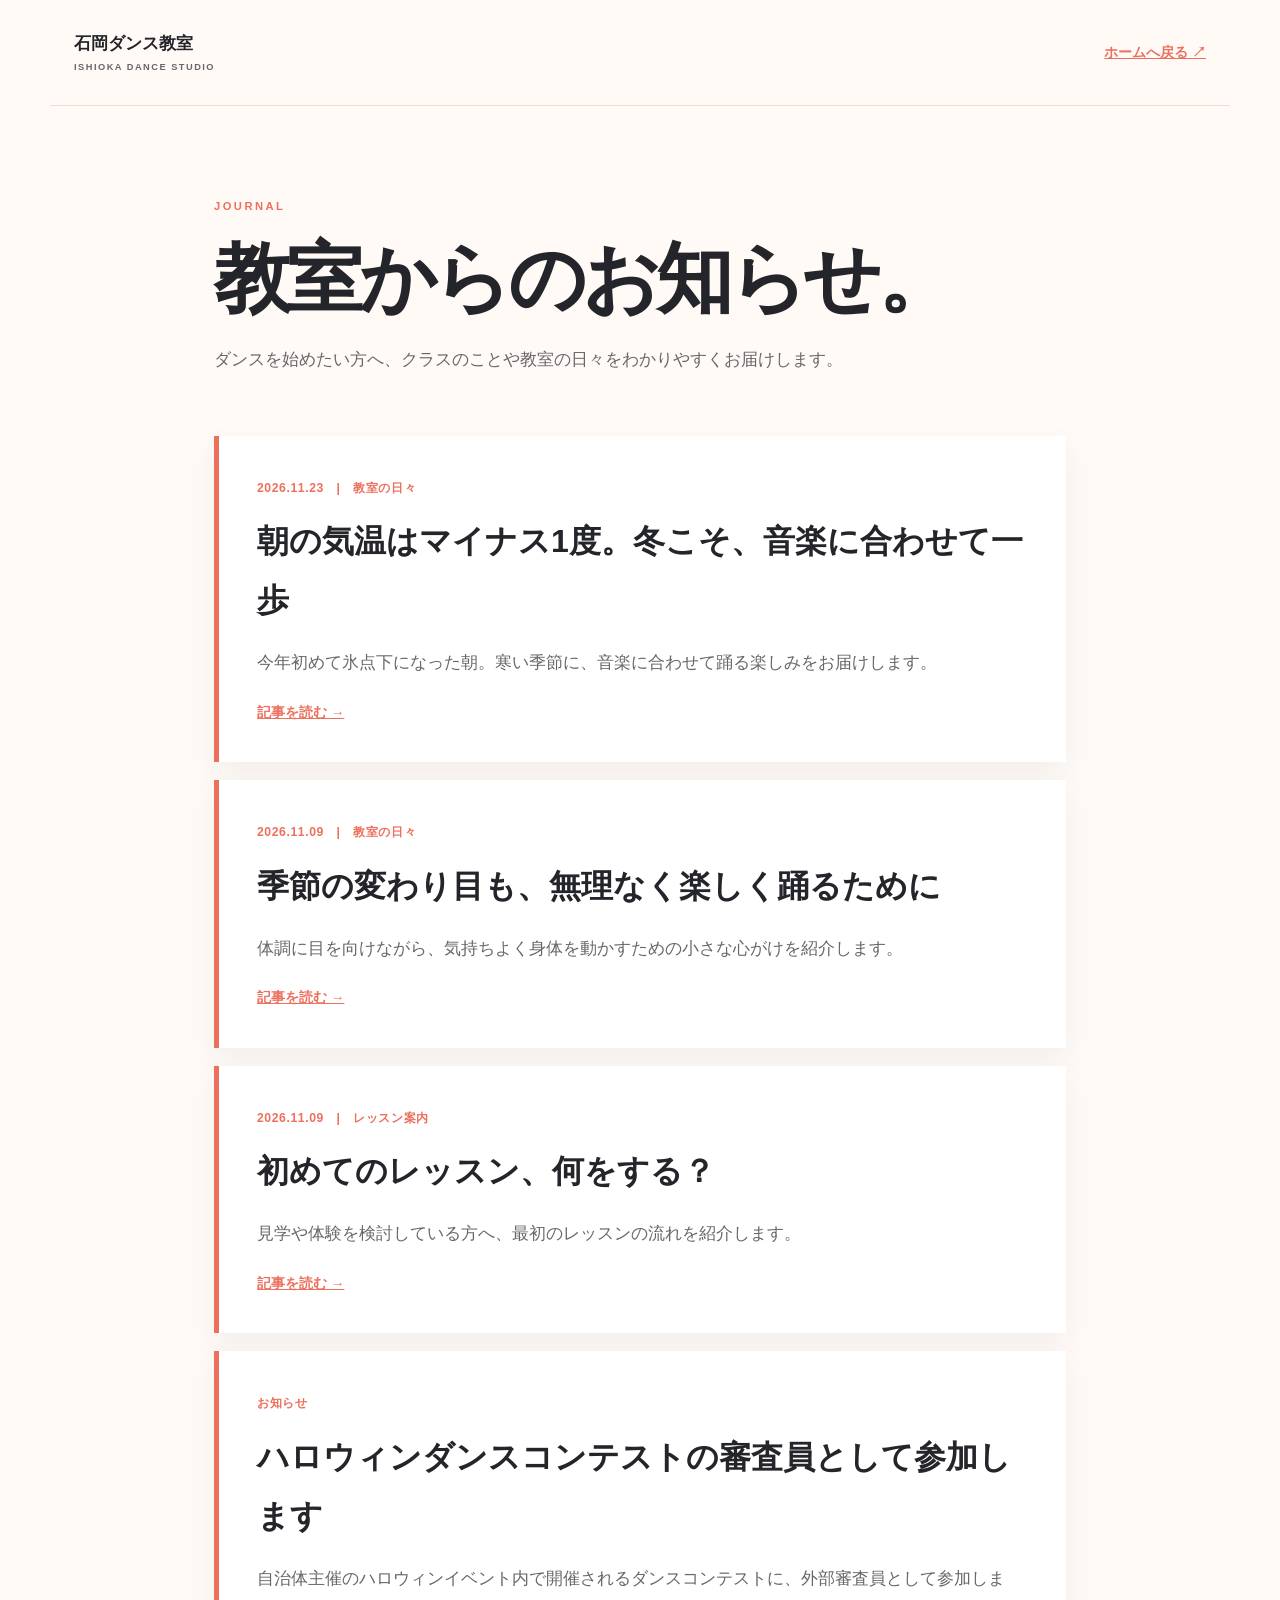
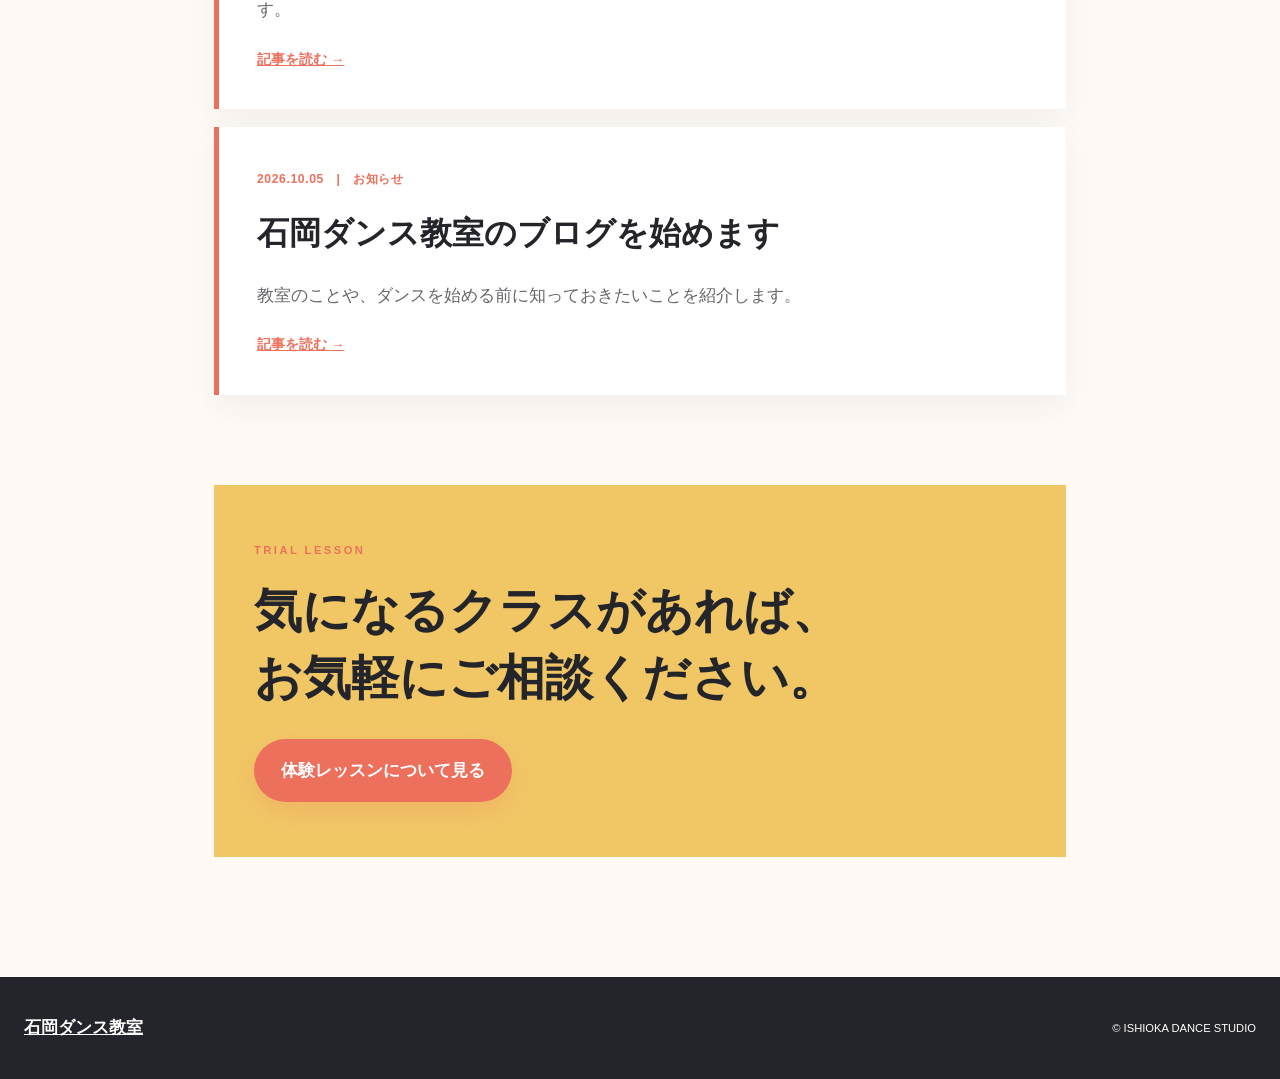
==== commit 290ce07a: "ブログ一覧に冬の朝の記事を追加" ====
--- a/blog/index.html
+++ b/blog/index.html
@@ -11,7 +11,7 @@
   <header class="blog-header"><a class="blog-brand" href="../">石岡ダンス教室 <span>ISHIOKA DANCE STUDIO</span></a><a class="back-link" href="../">ホームへ戻る ↗</a></header>
   <main class="blog-main">
     <p class="eyebrow">JOURNAL</p><h1>教室からのお知らせ。</h1><p class="intro">ダンスを始めたい方へ、クラスのことや教室の日々をわかりやすくお届けします。</p>
-    <div class="post-list"><article class="post-card"><span class="post-date">2026.11.09　|　教室の日々</span><h2><a href="posts/season-change-dance.html">季節の変わり目も、無理なく楽しく踊るために</a></h2><p>体調に目を向けながら、気持ちよく身体を動かすための小さな心がけを紹介します。</p><a class="read-link" href="posts/season-change-dance.html">記事を読む →</a></article><article class="post-card"><span class="post-date">2026.11.09　|　レッスン案内</span><h2><a href="posts/lesson-flow.html">初めてのレッスン、何をする？</a></h2><p>見学や体験を検討している方へ、最初のレッスンの流れを紹介します。</p><a class="read-link" href="posts/lesson-flow.html">記事を読む →</a></article><article class="post-card"><span class="post-date">お知らせ</span><h2><a href="posts/halloween-dance-contest-judge.html">ハロウィンダンスコンテストの審査員として参加します</a></h2><p>自治体主催のハロウィンイベント内で開催されるダンスコンテストに、外部審査員として参加します。</p><a class="read-link" href="posts/halloween-dance-contest-judge.html">記事を読む →</a></article><article class="post-card"><span class="post-date">2026.10.05　|　お知らせ</span><h2><a href="posts/first-lesson.html">石岡ダンス教室のブログを始めます</a></h2><p>教室のことや、ダンスを始める前に知っておきたいことを紹介します。</p><a class="read-link" href="posts/first-lesson.html">記事を読む →</a></article></div>
+    <div class="post-list"><article class="post-card"><span class="post-date">2026.11.23　|　教室の日々</span><h2><a href="posts/winter-first-step.html">朝の気温はマイナス1度。冬こそ、音楽に合わせて一歩</a></h2><p>今年初めて氷点下になった朝。寒い季節に、音楽に合わせて踊る楽しみをお届けします。</p><a class="read-link" href="posts/winter-first-step.html">記事を読む →</a></article><article class="post-card"><span class="post-date">2026.11.09　|　教室の日々</span><h2><a href="posts/season-change-dance.html">季節の変わり目も、無理なく楽しく踊るために</a></h2><p>体調に目を向けながら、気持ちよく身体を動かすための小さな心がけを紹介します。</p><a class="read-link" href="posts/season-change-dance.html">記事を読む →</a></article><article class="post-card"><span class="post-date">2026.11.09　|　レッスン案内</span><h2><a href="posts/lesson-flow.html">初めてのレッスン、何をする？</a></h2><p>見学や体験を検討している方へ、最初のレッスンの流れを紹介します。</p><a class="read-link" href="posts/lesson-flow.html">記事を読む →</a></article><article class="post-card"><span class="post-date">お知らせ</span><h2><a href="posts/halloween-dance-contest-judge.html">ハロウィンダンスコンテストの審査員として参加します</a></h2><p>自治体主催のハロウィンイベント内で開催されるダンスコンテストに、外部審査員として参加します。</p><a class="read-link" href="posts/halloween-dance-contest-judge.html">記事を読む →</a></article><article class="post-card"><span class="post-date">2026.10.05　|　お知らせ</span><h2><a href="posts/first-lesson.html">石岡ダンス教室のブログを始めます</a></h2><p>教室のことや、ダンスを始める前に知っておきたいことを紹介します。</p><a class="read-link" href="posts/first-lesson.html">記事を読む →</a></article></div>
     <section class="blog-cta"><p class="eyebrow">TRIAL LESSON</p><h2>気になるクラスがあれば、<br>お気軽にご相談ください。</h2><a class="button primary" href="../#contact">体験レッスンについて見る</a></section>
   </main>
   <footer class="blog-footer"><a href="../">石岡ダンス教室</a><span>© ISHIOKA DANCE STUDIO</span></footer>
